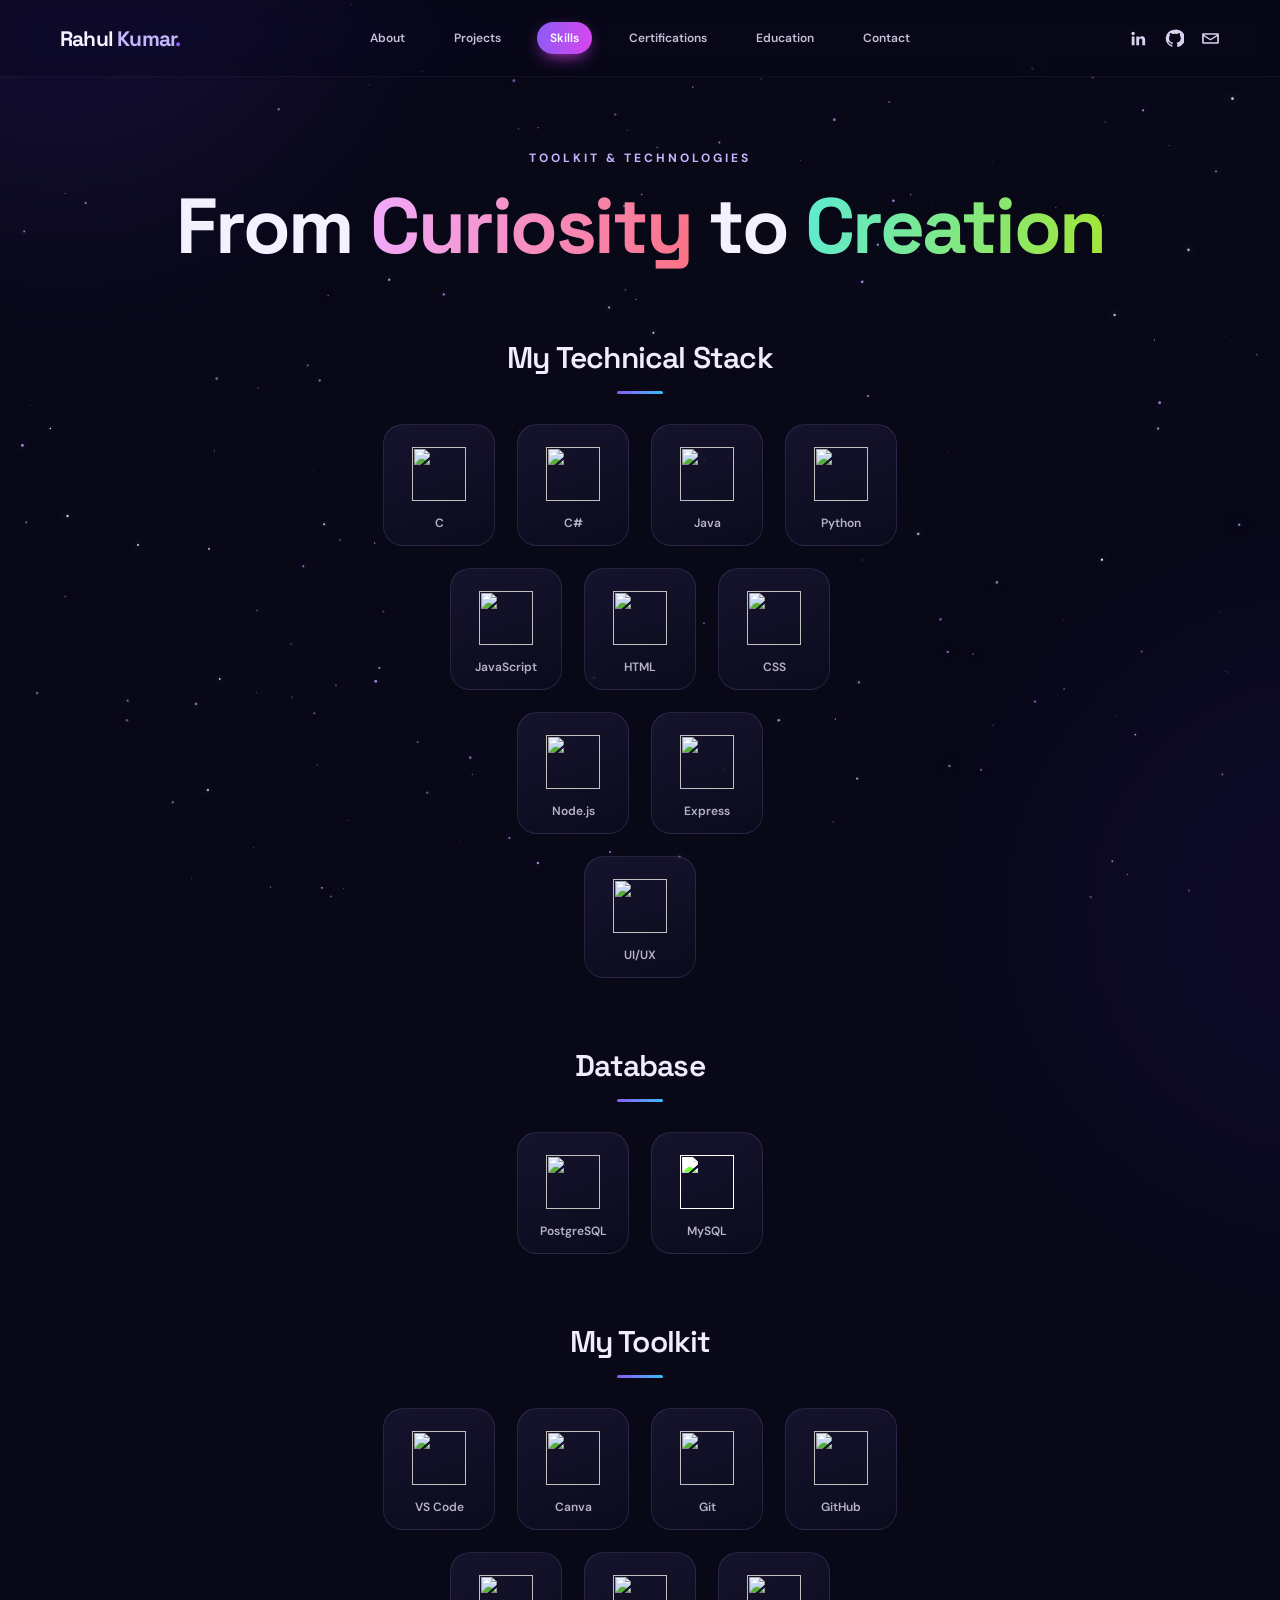
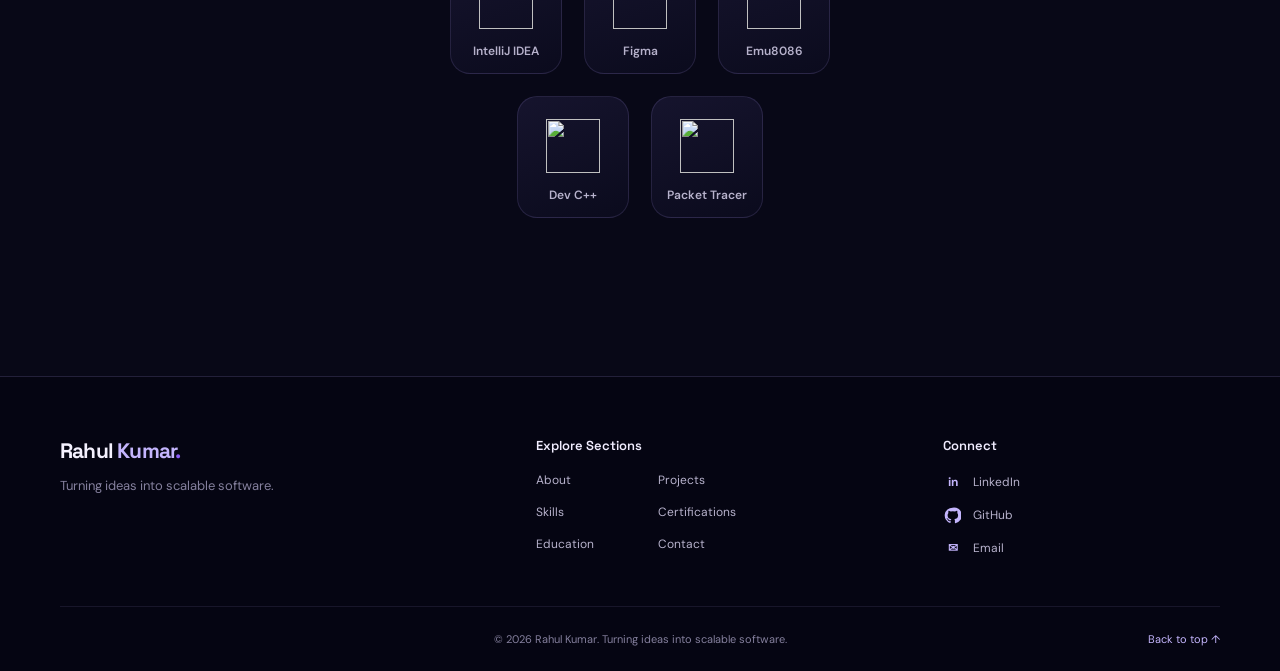
==== skills.html @ cebddf50 "Add files via upload" ====
<!DOCTYPE html>
<html lang="en">
<head>
  <meta charset="UTF-8" />
  <meta name="viewport" content="width=device-width, initial-scale=1.0" />
  <meta name="theme-color" content="#080817" />
  <meta name="description" content="Rahul Kumar — Software Engineering Student, Developer and Problem Solver." />
  <title>Skills | Rahul Kumar</title>
  <link rel="preconnect" href="https://fonts.googleapis.com">
  <link rel="preconnect" href="https://fonts.gstatic.com" crossorigin>
  <link href="https://fonts.googleapis.com/css2?family=DM+Sans:wght@400;500;600;700&family=Space+Grotesk:wght@400;500;600;700&display=swap" rel="stylesheet">
  <link rel="stylesheet" href="style.css" />
</head>
<body>
  <canvas id="starfield" aria-hidden="true"></canvas>
  <div class="ambient ambient-one"></div>
  <div class="ambient ambient-two"></div>

  <header class="site-header">
    <nav class="navbar container" aria-label="Main navigation">
      <a class="brand" href="index.html" aria-label="Rahul Kumar home">Rahul <span>Kumar</span><i>.</i></a>
      <button class="menu-toggle" id="menuToggle" aria-label="Toggle navigation" aria-expanded="false">
        <span></span><span></span><span></span>
      </button>
      <div class="nav-links" id="navLinks">
<a href="index.html#about">About</a>
<a href="projects.html">Projects</a>
<a href="skills.html" class="active" aria-current="page">Skills</a>
<a href="certifications.html">Certifications</a>
<a href="education.html">Education</a>
<a href="contact.html">Contact</a>
      </div>
      <div class="nav-socials" aria-label="Social links">
        <a href="https://www.linkedin.com/in/rahul-maheshwari-7375152b0" target="_blank" rel="noreferrer" aria-label="LinkedIn">
          <svg viewBox="0 0 24 24" aria-hidden="true"><path d="M5.2 3.5a2.2 2.2 0 1 1 0 4.4 2.2 2.2 0 0 1 0-4.4ZM3.4 9.5H7v11H3.4v-11Zm5.8 0h3.4V11h.1c.5-.9 1.6-1.9 3.4-1.9 3.6 0 4.3 2.3 4.3 5.3v6.1h-3.6v-5.4c0-1.3 0-3-1.9-3s-2.2 1.4-2.2 2.9v5.5H9.2v-11Z"/></svg>
        </a>
        <a href="https://github.com/rahulkumar10319" target="_blank" rel="noreferrer" aria-label="GitHub">
          <svg viewBox="0 0 24 24" aria-hidden="true"><path d="M12 .9a11.1 11.1 0 0 0-3.5 21.6c.6.1.8-.3.8-.6v-2.1c-3.2.7-3.9-1.4-3.9-1.4-.5-1.3-1.3-1.7-1.3-1.7-1-.7.1-.7.1-.7 1.1.1 1.7 1.2 1.7 1.2 1 .1.7 2.1 3.8 1.5.1-.7.4-1.2.7-1.5-2.6-.3-5.3-1.3-5.3-5.8 0-1.3.5-2.3 1.2-3.1-.1-.3-.5-1.5.1-3.1 0 0 1-.3 3.2 1.2a11 11 0 0 1 5.8 0c2.2-1.5 3.2-1.2 3.2-1.2.6 1.6.2 2.8.1 3.1.8.8 1.2 1.8 1.2 3.1 0 4.5-2.7 5.5-5.3 5.8.4.3.8 1 .8 2v3c0 .3.2.7.8.6A11.1 11.1 0 0 0 12 .9Z"/></svg>
        </a>
        <a href="mailto:rahulkella661@gmail.com" aria-label="Email">
          <svg viewBox="0 0 24 24" aria-hidden="true"><path d="M2.8 5.5h18.4c.8 0 1.4.6 1.4 1.4v10.2c0 .8-.6 1.4-1.4 1.4H2.8c-.8 0-1.4-.6-1.4-1.4V6.9c0-.8.6-1.4 1.4-1.4Zm9.2 7.1 8.1-5.3H3.9l8.1 5.3Zm-8.5 4.1h17V9l-8.1 5.2a.8.8 0 0 1-.8 0L3.5 9v7.7Z"/></svg>
        </a>
      </div>
    </nav>
  </header>

  <main>
    <section class="skills-page container" id="skills">
      <header class="skills-hero">
        <p class="section-kicker">TOOLKIT &amp; TECHNOLOGIES</p>
        <h1>From <span class="grad-a">Curiosity</span> to <span class="grad-b">Creation</span></h1>
      </header>
      <div class="skill-group reveal">
        <h2 class="skill-title">My Technical Stack</h2>
        <ul class="skill-grid">
          <li><button class="skill-card" style="--c:#60a5fa" aria-label="C"><span class="skill-logo"><img src="assets/icons/c.svg" alt="" loading="lazy" /></span><span class="skill-name">C</span></button></li>
          <li><button class="skill-card" style="--c:#a78bfa" aria-label="C#"><span class="skill-logo"><img src="assets/icons/csharp.svg" alt="" loading="lazy" /></span><span class="skill-name">C#</span></button></li>
          <li><button class="skill-card" style="--c:#f97316" aria-label="Java"><span class="skill-logo"><img src="assets/icons/java.svg" alt="" loading="lazy" /></span><span class="skill-name">Java</span></button></li>
          <li><button class="skill-card" style="--c:#facc15" aria-label="Python"><span class="skill-logo"><img src="assets/icons/python.svg" alt="" loading="lazy" /></span><span class="skill-name">Python</span></button></li>
          <li class="skill-break" aria-hidden="true"></li>
          <li><button class="skill-card" style="--c:#fde047" aria-label="JavaScript"><span class="skill-logo"><img src="assets/icons/javascript.svg" alt="" loading="lazy" /></span><span class="skill-name">JavaScript</span></button></li>
          <li><button class="skill-card" style="--c:#fb923c" aria-label="HTML"><span class="skill-logo"><img src="assets/icons/html5.svg" alt="" loading="lazy" /></span><span class="skill-name">HTML</span></button></li>
          <li><button class="skill-card" style="--c:#38bdf8" aria-label="CSS"><span class="skill-logo"><img src="assets/icons/css3.svg" alt="" loading="lazy" /></span><span class="skill-name">CSS</span></button></li>
          <li class="skill-break" aria-hidden="true"></li>
          <li><button class="skill-card" style="--c:#4ade80" aria-label="Node.js"><span class="skill-logo"><img src="assets/icons/nodejs.svg" alt="" loading="lazy" /></span><span class="skill-name">Node.js</span></button></li>
          <li><button class="skill-card" style="--c:#cbd5e1" aria-label="Express"><span class="skill-logo"><img src="assets/icons/express.svg" alt="" loading="lazy" /></span><span class="skill-name">Express</span></button></li>
          <li class="skill-break" aria-hidden="true"></li>
          <li><button class="skill-card" style="--c:#f472b6" aria-label="UI/UX"><span class="skill-logo"><img src="assets/icons/uiux.svg" alt="" loading="lazy" /></span><span class="skill-name">UI/UX</span></button></li>
        </ul>
      </div>
      <div class="skill-group reveal">
        <h2 class="skill-title">Database</h2>
        <ul class="skill-grid">
          <li><button class="skill-card" style="--c:#60a5fa" aria-label="PostgreSQL"><span class="skill-logo"><img src="assets/icons/postgresql.svg" alt="" loading="lazy" /></span><span class="skill-name">PostgreSQL</span></button></li>
          <li><button class="skill-card" style="--c:#38bdf8" aria-label="MySQL"><span class="skill-logo"><img src="assets/icons/mysql.svg" alt="" loading="lazy" /></span><span class="skill-name">MySQL</span></button></li>
        </ul>
      </div>
      <div class="skill-group reveal">
        <h2 class="skill-title">My Toolkit</h2>
        <ul class="skill-grid">
          <li><button class="skill-card" style="--c:#38bdf8" aria-label="VS Code"><span class="skill-logo"><img src="assets/icons/vscode.svg" alt="" loading="lazy" /></span><span class="skill-name">VS Code</span></button></li>
          <li><button class="skill-card" style="--c:#22d3ee" aria-label="Canva"><span class="skill-logo"><img src="assets/icons/canva.svg" alt="" loading="lazy" /></span><span class="skill-name">Canva</span></button></li>
          <li><button class="skill-card" style="--c:#fb7185" aria-label="Git"><span class="skill-logo"><img src="assets/icons/git.svg" alt="" loading="lazy" /></span><span class="skill-name">Git</span></button></li>
          <li><button class="skill-card" style="--c:#c4b5fd" aria-label="GitHub"><span class="skill-logo"><img src="assets/icons/github.svg" alt="" loading="lazy" /></span><span class="skill-name">GitHub</span></button></li>
          <li class="skill-break" aria-hidden="true"></li>
          <li><button class="skill-card" style="--c:#f43f5e" aria-label="IntelliJ IDEA"><span class="skill-logo"><img src="assets/icons/intellij.svg" alt="" loading="lazy" /></span><span class="skill-name">IntelliJ IDEA</span></button></li>
          <li><button class="skill-card" style="--c:#a78bfa" aria-label="Figma"><span class="skill-logo"><img src="assets/icons/figma.svg" alt="" loading="lazy" /></span><span class="skill-name">Figma</span></button></li>
          <li><button class="skill-card" style="--c:#2dd4bf" aria-label="Emu8086"><span class="skill-logo"><img src="assets/icons/emu8086.svg" alt="" loading="lazy" /></span><span class="skill-name">Emu8086</span></button></li>
          <li class="skill-break" aria-hidden="true"></li>
          <li><button class="skill-card" style="--c:#fb923c" aria-label="Dev C++"><span class="skill-logo"><img src="assets/icons/devcpp.svg" alt="" loading="lazy" /></span><span class="skill-name">Dev C++</span></button></li>
          <li><button class="skill-card" style="--c:#22c1f0" aria-label="Packet Tracer"><span class="skill-logo"><img src="assets/icons/packettracer.svg" alt="" loading="lazy" /></span><span class="skill-name">Packet Tracer</span></button></li>
        </ul>
      </div>
    </section>
  </main>

  <footer class="site-footer">
    <div class="container footer-top">
      <div class="footer-brand-block">
        <a class="brand footer-brand" href="index.html">Rahul <span>Kumar</span><i>.</i></a>
        <p>Turning ideas into scalable software.</p>
      </div>
      <div class="footer-column">
        <h4>Explore Sections</h4>
        <div class="footer-nav">
<a href="index.html#about">About</a>
<a href="projects.html">Projects</a>
<a href="skills.html">Skills</a>
<a href="certifications.html">Certifications</a>
<a href="education.html">Education</a>
<a href="contact.html">Contact</a>
          </div>
      </div>
      <div class="footer-column">
        <h4>Connect</h4>
        <div class="footer-socials">
          <a href="https://www.linkedin.com/in/rahul-maheshwari-7375152b0" target="_blank" rel="noreferrer"><span class="social-icon">in</span> LinkedIn</a>
          <a href="https://github.com/rahulkumar10319" target="_blank" rel="noreferrer"><span class="social-icon"><svg viewBox="0 0 24 24"><path d="M12 .9a11.1 11.1 0 0 0-3.5 21.6c.6.1.8-.3.8-.6v-2.1c-3.2.7-3.9-1.4-3.9-1.4-.5-1.3-1.3-1.7-1.3-1.7-1-.7.1-.7.1-.7 1.1.1 1.7 1.2 1.7 1.2 1 .1.7 2.1 3.8 1.5.1-.7.4-1.2.7-1.5-2.6-.3-5.3-1.3-5.3-5.8 0-1.3.5-2.3 1.2-3.1-.1-.3-.5-1.5.1-3.1 0 0 1-.3 3.2 1.2a11 11 0 0 1 5.8 0c2.2-1.5 3.2-1.2 3.2-1.2.6 1.6.2 2.8.1 3.1.8.8 1.2 1.8 1.2 3.1 0 4.5-2.7 5.5-5.3 5.8.4.3.8 1 .8 2v3c0 .3.2.7.8.6A11.1 11.1 0 0 0 12 .9Z"/></svg></span> GitHub</a>
          <a href="mailto:rahulkella661@gmail.com"><span class="social-icon">✉</span> Email</a>
        </div>
      </div>
    </div>
    <div class="container footer-bottom">
      <span>© 2026 Rahul Kumar. Turning ideas into scalable software.</span>
      <a href="#">Back to top ↑</a>
    </div>
  </footer>

  <script src="script.js"></script>
</body>
</html>
---- style.css ----
:root {
  --bg: #080817;
  --bg-soft: #0d0d22;
  --panel: rgba(19, 18, 43, .72);
  --text: #f5f2ff;
  --muted: #b7b2cc;
  --muted-2: #85809e;
  --accent: #a78bfa;
  --accent-bright: #c4b5fd;
  --line: rgba(183, 164, 255, .17);
  --font-body: "DM Sans", sans-serif;
  --font-display: "Space Grotesk", sans-serif;
}
* { box-sizing: border-box; }
html { scroll-behavior: smooth; scroll-padding-top: 90px; }
body { margin: 0; background: var(--bg); color: var(--text); font-family: var(--font-body); overflow-x: hidden; }
a { color: inherit; text-decoration: none; }
button { font: inherit; }
#starfield { position: fixed; inset: 0; width: 100%; height: 100%; z-index: -3; pointer-events: none; }
.ambient { position: fixed; width: 38rem; height: 38rem; border-radius: 50%; filter: blur(100px); opacity: .14; pointer-events: none; z-index: -2; }
.ambient-one { background: #5930c5; top: -24rem; left: -15rem; }
.ambient-two { background: #321b85; right: -22rem; bottom: -20rem; }
.container { width: min(1160px, calc(100% - 48px)); margin-inline: auto; }
.site-header { position: fixed; z-index: 20; top: 0; left: 0; width: 100%; border-bottom: 1px solid rgba(183,164,255,.06); background: rgba(8,8,23,.34); backdrop-filter: blur(12px) saturate(1.2); -webkit-backdrop-filter: blur(12px) saturate(1.2); }
.navbar { min-height: 76px; display: grid; grid-template-columns: 1fr auto 1fr; align-items: center; gap: 24px; }
.brand { font: 700 21px var(--font-display); letter-spacing: -.8px; width: fit-content; white-space: nowrap; }
.brand span { color: var(--accent-bright); }
.brand i { color: #8b5cf6; font-style: normal; }
.nav-links { display: flex; align-items: center; gap: clamp(14px, 1.8vw, 25px); }
.nav-links a { padding: 8px 13px; border-radius: 99px; color: #c6c1d9; font-size: 12px; font-weight: 600; transition: color .2s ease, background .2s ease, box-shadow .2s ease, transform .15s ease; }
.nav-links a:hover, .nav-links a:focus-visible { color: #fff; background: rgba(139,92,246,.2); outline: none; }
.nav-links a:active { color: #0b0b1d; background: #22d3ee; box-shadow: 0 0 18px rgba(34,211,238,.55); transform: scale(.93); }
.nav-links a.active { color: #fff; background: linear-gradient(100deg, #8b5cf6, #d946ef); box-shadow: 0 6px 18px -6px #d946ef; }
.nav-links a.active:hover { background: linear-gradient(100deg, #9b6dff, #e660f5); }
.nav-links a.active:active { color: #0b0b1d; background: #22d3ee; box-shadow: 0 0 18px rgba(34,211,238,.55); }
.footer-nav a:hover { color: var(--accent-bright); }
.nav-socials { display: flex; justify-content: flex-end; align-items: center; gap: 17px; }
.nav-socials a { width: 19px; height: 19px; color: #d8d2ef; transition: color .2s, transform .2s; }
.nav-socials a:hover { color: var(--accent-bright); transform: translateY(-3px); }
.nav-socials svg, .footer-socials svg { width: 100%; height: 100%; fill: currentColor; }
.menu-toggle { display: none; }
.hero { min-height: 760px; min-height: min(900px, 100svh); position: relative; display: grid; place-items: center; text-align: center; overflow: hidden; padding: 130px 0 70px; }
.hero-content { position: relative; z-index: 2; }
.eyebrow, .section-kicker { color: var(--accent-bright); font-size: 12px; font-weight: 700; letter-spacing: 3px; }
.eyebrow { display: inline-flex; align-items: center; gap: 10px; padding: 9px 15px; border: 1px solid rgba(196,181,253,.22); border-radius: 99px; background: rgba(30,24,62,.48); }
.eyebrow-dot, .status-indicator { width: 7px; height: 7px; display: inline-block; border-radius: 50%; background: #9dffcb; box-shadow: 0 0 12px #66f0b3; }
.hero h1 { margin: 26px 0 12px; font: 700 clamp(58px, 9vw, 112px)/.98 var(--font-display); letter-spacing: -7px; }
.hero h1 span { background: linear-gradient(100deg, #c4b5fd 0%, #8b5cf6 48%, #e0c7ff 100%); -webkit-background-clip: text; background-clip: text; color: transparent; }
.hero-role { margin: 28px 0 14px; color: #d7d1e8; font: 600 clamp(20px, 3vw, 31px) var(--font-display); }
.hero-role span { color: var(--accent-bright); }
.typing-caret { color: #a78bfa; margin-left: 3px; animation: blink .8s step-end infinite; }
@keyframes blink { 50% { opacity: 0; } }
.hero-description { max-width: 680px; margin: 0 auto 30px; color: var(--muted); font-size: clamp(15px, 1.7vw, 18px); line-height: 1.8; }
.button { display: inline-flex; align-items: center; justify-content: center; gap: 13px; min-height: 54px; padding: 0 28px; border-radius: 99px; font-size: 13px; font-weight: 700; letter-spacing: .4px; transition: transform .2s, box-shadow .2s, background .2s; }
.button:hover { transform: translateY(-3px); box-shadow: 0 12px 35px rgba(139,92,246,.28); }
.button-primary { background: linear-gradient(110deg, #a78bfa, #7650d8); color: #100b22; box-shadow: 0 0 28px rgba(139,92,246,.2); }
.download-icon { font-size: 20px; line-height: 1; }
.hero-scroll { position: absolute; left: 50%; bottom: -100px; transform: translateX(-50%); color: var(--muted-2); font-size: 11px; letter-spacing: 1.5px; text-transform: uppercase; display: flex; align-items: center; gap: 10px; white-space: nowrap; }
.hero-scroll span { width: 25px; height: 1px; background: var(--accent); }
.hero-orbit { position: absolute; border: 1px solid rgba(167,139,250,.12); border-radius: 50%; pointer-events: none; }
.orbit-a { width: 650px; height: 650px; bottom: -520px; left: calc(50% - 325px); box-shadow: 0 0 90px rgba(124,82,220,.1), inset 0 0 70px rgba(124,82,220,.08); }
.orbit-b { width: 850px; height: 850px; bottom: -680px; left: calc(50% - 425px); border-color: rgba(167,139,250,.07); }
.about-section { padding: 125px 0 105px; border-top: 1px solid rgba(183,164,255,.08); background: linear-gradient(180deg, rgba(12,11,31,.72), rgba(8,8,23,.55)); }
.about-grid { display: grid; grid-template-columns: .82fr 1.35fr; gap: clamp(50px, 9vw, 130px); align-items: start; }
.section-heading { position: static; }
.section-kicker { margin: 0 0 20px; }
.section-heading h2 { margin: 0; font: 700 clamp(42px, 5.4vw, 66px)/1.04 var(--font-display); letter-spacing: -3px; }
.section-heading h2 span { color: var(--accent-bright); }
.heading-line { width: 65px; height: 3px; margin: 27px 0 20px; background: linear-gradient(90deg, #a78bfa, transparent); }
.heading-note { max-width: 270px; color: var(--muted-2); line-height: 1.7; font-size: 14px; }
.about-copy h3 { margin: 0 0 22px; font: 600 25px var(--font-display); }
.about-copy p { margin: 0 0 18px; color: #c1bdd2; font-size: 15px; line-height: 1.9; }
.about-copy strong { color: #f1edff; font-weight: 600; }
.signature-line { color: var(--accent-bright) !important; font-weight: 600; margin-top: 27px !important; }
.signature-line span { color: #b794ff; }
.stats-grid { display: grid; grid-template-columns: repeat(4, 1fr); gap: 12px; margin-top: 35px; }
.stat-card { min-height: 100px; display: flex; flex-direction: column; justify-content: center; align-items: center; gap: 7px; border: 1px solid var(--line); border-radius: 15px; background: linear-gradient(145deg, rgba(31,26,62,.7), rgba(15,14,35,.72)); transition: transform .25s, border-color .25s; }
.stat-card:hover { transform: translateY(-5px); border-color: rgba(196,181,253,.5); }
.stat-card strong { color: var(--accent-bright); font: 700 27px var(--font-display); }
.stat-card span { color: var(--muted); font-size: 11px; }
.status-section { padding: 0 0 105px; }
.status-card { width: 100%; position: relative; display: flex; align-items: center; gap: 17px; padding: 23px 25px; text-align: left; color: var(--text); border: 1px solid rgba(167,139,250,.26); border-radius: 17px; background: linear-gradient(100deg, rgba(37,28,75,.8), rgba(16,15,39,.85)); cursor: pointer; transition: border-color .25s, box-shadow .25s, transform .25s; }
.status-card:hover, .status-card[aria-expanded="true"] { border-color: rgba(196,181,253,.65); box-shadow: 0 12px 40px rgba(87,55,170,.17); transform: translateY(-2px); }
.status-main { display: flex; flex-direction: column; gap: 7px; }
.status-main small { color: #a9a0c8; font-size: 10px; letter-spacing: 2px; font-weight: 700; }
.status-main strong { font: 600 16px var(--font-display); }
.status-action { margin-left: auto; color: var(--accent-bright); font-size: 23px; transition: transform .25s; }
.status-card[aria-expanded="true"] .status-action { transform: rotate(45deg); }
.status-detail { display: none; flex-basis: 100%; padding: 12px 0 0 24px; color: var(--muted); font-size: 13px; line-height: 1.7; }
.status-card[aria-expanded="true"] { flex-wrap: wrap; }
.status-card[aria-expanded="true"] .status-detail { display: block; }
.page-section { min-height: 70vh; padding: 150px 0 72px; border-top: 0; border-top: 1px solid rgba(183,164,255,.09); }
.page-section .page-kicker { color: var(--accent); font-size: 10px; letter-spacing: 2px; font-weight: 700; }
.page-section h1 { margin: 13px 0; font: 600 clamp(30px, 4vw, 44px) var(--font-display); letter-spacing: -1.5px; }
.page-section h1 em { color: var(--muted-2); font-size: .6em; font-style: normal; font-weight: 400; }
.page-section p { color: var(--muted); font-size: 14px; line-height: 1.7; }
.site-footer { margin-top: 50px; border-top: 1px solid var(--line); background: rgba(6,6,18,.82); }
.footer-top { display: grid; grid-template-columns: 1.2fr 1fr .8fr; gap: 60px; padding-top: 60px; padding-bottom: 48px; }
.footer-brand-block p { color: var(--muted-2); font-size: 13px; }
.footer-column h4 { margin: 0 0 18px; font: 600 13px var(--font-display); color: #f1edff; }
.footer-nav { display: grid; grid-template-columns: repeat(2, max-content); gap: 16px 64px; }
.footer-nav a, .footer-socials a { color: var(--muted); font-size: 12px; transition: color .2s; }
.footer-socials { display: flex; flex-direction: column; gap: 13px; }
.footer-socials a { display: flex; align-items: center; gap: 10px; }
.social-icon { width: 20px; height: 20px; display: inline-grid; place-items: center; color: var(--accent-bright); font-size: 12px; font-weight: 700; }
.social-icon svg { width: 17px; height: 17px; fill: currentColor; }
.footer-bottom { min-height: 65px; border-top: 1px solid rgba(183,164,255,.1); display: flex; align-items: center; justify-content: center; position: relative; gap: 15px; color: var(--muted-2); font-size: 11px; text-align: center; }
.footer-bottom a { position: absolute; right: 0; }
.footer-bottom a { color: var(--accent-bright); }
@media (max-width: 1000px) {
  .navbar { grid-template-columns: 1fr auto auto; }
  .nav-links { gap: 12px; }
  .nav-links a { font-size: 11px; }
  .nav-socials { gap: 12px; }
}
@media (max-width: 800px) {
  .navbar { min-height: 70px; grid-template-columns: 1fr auto auto; }
  .menu-toggle { display: flex; flex-direction: column; gap: 5px; width: 38px; height: 38px; align-items: center; justify-content: center; border: 1px solid var(--line); border-radius: 10px; background: rgba(22,18,47,.8); cursor: pointer; }
  .menu-toggle span { display: block; width: 16px; height: 2px; background: #e6ddff; }
  .nav-links { display: none; position: absolute; top: 70px; left: 0; width: 100%; padding: 20px 24px 24px; background: rgba(8,8,23,.97); border-bottom: 1px solid var(--line); flex-wrap: wrap; }
  .nav-links.open { display: flex; }
  .nav-links a { font-size: 13px; padding: 8px 14px; }
  .nav-socials { gap: 10px; }
  .nav-socials a { width: 17px; height: 17px; }
  .hero { min-height: 760px; }
  .hero h1 { letter-spacing: -4px; }
  .hero-scroll { bottom: -80px; }
  .about-grid { grid-template-columns: 1fr; gap: 35px; }
  .section-heading { position: static; }
  .section-heading h2 br { display: none; }
  .heading-note { max-width: 500px; }
  .footer-top { grid-template-columns: 1fr 1fr; gap: 38px; }
  .footer-brand-block { grid-column: 1 / -1; }
}
@media (max-width: 520px) {
  .container { width: min(100% - 34px, 1160px); }
  .brand { font-size: 18px; }
  .nav-socials { gap: 8px; }
  .nav-socials a { width: 16px; height: 16px; }
  .hero { min-height: 720px; padding-top: 115px; }
  .hero h1 { font-size: clamp(49px, 14vw, 72px); letter-spacing: -3px; }
  .hero-role { font-size: 20px; line-height: 1.5; }
  .hero-description { font-size: 14px; }
  .button { min-height: 50px; padding: 0 23px; font-size: 12px; }
  .about-section { padding: 85px 0 75px; }
  .section-heading h2 { font-size: 47px; }
  .about-copy h3 { font-size: 22px; }
  .about-copy p { font-size: 14px; }
  .stats-grid { grid-template-columns: repeat(2, 1fr); }
  .status-section { padding-bottom: 70px; }
  .status-card { padding: 19px 16px; gap: 12px; }
  .status-main strong { font-size: 13px; }
  .status-main small { font-size: 9px; }
  .footer-top { grid-template-columns: 1fr; gap: 32px; padding-top: 42px; }
  .footer-brand-block { grid-column: auto; }
  .footer-bottom { align-items: center; flex-direction: column; justify-content: center; padding: 18px 0; line-height: 1.6; text-align: center; }
  .footer-bottom a { position: static; }
}
@media (prefers-reduced-motion: reduce) {
  *, *::before, *::after { scroll-behavior: auto !important; animation-duration: .01ms !important; animation-iteration-count: 1 !important; transition-duration: .01ms !important; }
}

/* Skills page */
.skills-page { padding: 150px 0 40px; }
.skills-hero { text-align: center; margin-bottom: 70px; }
.skills-hero .section-kicker { margin: 0 0 18px; }
.skills-hero h1 { margin: 0; font: 700 clamp(38px, 6.4vw, 78px)/1.08 var(--font-display); letter-spacing: -2.5px; color: #f4f1ff; }
.grad-a { background: linear-gradient(100deg, #f0abfc 0%, #fb7185 100%); -webkit-background-clip: text; background-clip: text; color: transparent; }
.grad-b { background: linear-gradient(100deg, #5eead4 0%, #a3e635 100%); -webkit-background-clip: text; background-clip: text; color: transparent; }
.skill-group { margin-bottom: 68px; }
.skill-title { margin: 0 0 30px; text-align: center; font: 600 clamp(22px, 3vw, 30px) var(--font-display); letter-spacing: -.8px; color: #f1edff; }
.skill-title::after { content: ""; display: block; width: 46px; height: 3px; margin: 14px auto 0; border-radius: 3px; background: linear-gradient(90deg, #8b5cf6, #38bdf8); }
.skill-grid { list-style: none; margin: 0 auto; padding: 0; max-width: 700px; display: flex; flex-wrap: wrap; justify-content: center; gap: 22px; }
.skill-card { --c: #a78bfa; position: relative; width: 112px; padding: 22px 8px 14px; display: flex; flex-direction: column; align-items: center; gap: 14px; border: 1px solid rgba(183,164,255,.14); border-radius: 20px; background: linear-gradient(160deg, rgba(24,22,48,.9), rgba(12,12,30,.9)); color: inherit; font: inherit; cursor: pointer; overflow: hidden; transition: transform .3s ease, border-color .3s ease, box-shadow .3s ease; -webkit-tap-highlight-color: transparent; }
.skill-card::before { content: ""; position: absolute; inset: 0; background: radial-gradient(circle at 50% 0%, var(--c), transparent 70%); opacity: 0; transition: opacity .3s ease; }
.skill-card::after { content: ""; position: absolute; left: 0; top: 18%; bottom: 18%; width: 3px; border-radius: 0 3px 3px 0; background: var(--c); box-shadow: 0 0 14px var(--c); transform: translateX(-4px); opacity: 0; transition: transform .3s ease, opacity .3s ease; }
.skill-logo { position: relative; z-index: 1; width: 54px; height: 54px; display: grid; place-items: center; transition: transform .3s ease, filter .3s ease; }
.skill-logo img { width: 100%; height: 100%; object-fit: contain; }
.skill-name { position: relative; z-index: 1; font-size: 12px; font-weight: 600; color: var(--muted); transition: color .3s ease; }
.skill-card:hover, .skill-card:focus-visible, .skill-card:active { transform: translateY(-8px); border-color: var(--c); box-shadow: 0 16px 36px -10px var(--c), 0 0 0 1px var(--c) inset; outline: none; }
.skill-card:hover::before, .skill-card:focus-visible::before, .skill-card:active::before { opacity: .22; }
.skill-card:hover::after, .skill-card:focus-visible::after, .skill-card:active::after { opacity: 1; transform: translateX(0); }
.skill-card:hover .skill-logo, .skill-card:focus-visible .skill-logo, .skill-card:active .skill-logo { transform: scale(1.14) rotate(-4deg); filter: drop-shadow(0 0 12px var(--c)); }
.skill-card:hover .skill-name, .skill-card:focus-visible .skill-name, .skill-card:active .skill-name { color: #fff; }
@media (max-width: 640px) {
  .skills-page { padding-top: 120px; }
  .skills-hero { margin-bottom: 50px; }
  .skill-grid { gap: 14px; }
  .skill-card { width: 96px; padding: 18px 6px 12px; }
  .skill-logo { width: 46px; height: 46px; }
}
@media (prefers-reduced-motion: reduce) { .skill-card, .skill-logo { transition: none; } }
.skill-logo img[src$="mysql.svg"] { filter: brightness(1.5) saturate(1.2); }

/* Certifications page */
.certs-page { padding: 150px 0 60px; }
.certs-sub { margin: 22px 0 0; font: 600 clamp(20px, 3vw, 32px) var(--font-display); letter-spacing: -.8px; color: #d7d1e8; }
.cert-grid { list-style: none; margin: 0; padding: 0; display: flex; flex-wrap: wrap; justify-content: center; gap: 30px; }
.cert-grid > li { width: min(340px, 100%); display: flex; }
.cert-card { --c: #a78bfa; position: relative; width: 100%; padding: 14px 14px 20px; display: flex; flex-direction: column; gap: 18px; text-align: left; border: 1px solid rgba(183,164,255,.14); border-radius: 22px; background: linear-gradient(160deg, rgba(24,22,48,.92), rgba(12,12,30,.92)); color: inherit; font: inherit; cursor: pointer; transition: transform .3s ease, border-color .3s ease, box-shadow .3s ease; -webkit-tap-highlight-color: transparent; }
.cert-card::before { content: ""; position: absolute; left: 0; top: 22%; bottom: 22%; width: 4px; border-radius: 0 4px 4px 0; background: var(--c); box-shadow: 0 0 16px var(--c); opacity: 0; transform: translateX(-5px); transition: opacity .3s ease, transform .3s ease; }
.cert-thumb { position: relative; display: block; aspect-ratio: 3 / 2; border-radius: 14px; overflow: hidden; background: #0b0b1d; }
.cert-thumb img { width: 100%; height: 100%; display: block; transition: transform .5s ease; }
.cert-view { position: absolute; inset: 0; display: grid; place-items: center; background: linear-gradient(180deg, transparent 40%, rgba(8,8,23,.72)); color: #fff; font-size: 13px; font-weight: 700; letter-spacing: .5px; opacity: 0; transition: opacity .3s ease; align-content: end; padding-bottom: 14px; }
.cert-count { position: absolute; top: 10px; right: 10px; padding: 5px 11px; border-radius: 99px; background: rgba(8,8,23,.82); border: 1px solid var(--c); color: #fff; font-size: 11px; font-weight: 700; backdrop-filter: blur(6px); }
.cert-meta { display: flex; flex-direction: column; gap: 5px; padding: 0 6px; }
.cert-meta strong { font: 600 16px/1.35 var(--font-display); color: #f1edff; }
.cert-meta span { font-size: 13px; line-height: 1.5; color: var(--muted); }
.cert-card:hover, .cert-card:focus-visible { transform: translateY(-8px); border-color: var(--c); box-shadow: 0 20px 44px -14px var(--c), 0 0 0 1px var(--c) inset; outline: none; }
.cert-card:hover::before, .cert-card:focus-visible::before { opacity: 1; transform: translateX(0); }
.cert-card:hover .cert-thumb img, .cert-card:focus-visible .cert-thumb img { transform: scale(1.06); }
.cert-card:hover .cert-view, .cert-card:focus-visible .cert-view { opacity: 1; }

/* Lightbox */
body.lb-open { overflow: hidden; }
.lightbox { position: fixed; inset: 0; z-index: 100; display: grid; place-items: center; padding: 20px; opacity: 0; transition: opacity .22s ease; }
.lightbox[hidden] { display: none; }
.lightbox.show { opacity: 1; }
.lb-backdrop { position: absolute; inset: 0; background: rgba(4,4,14,.82); backdrop-filter: blur(8px); }
.lb-panel { --c: #a78bfa; position: relative; width: min(980px, 100%); max-height: calc(100vh - 40px); display: flex; flex-direction: column; border: 1px solid var(--c); border-radius: 24px; background: linear-gradient(160deg, #181630, #0c0c1e); box-shadow: 0 30px 80px -20px var(--c), 0 0 0 1px rgba(255,255,255,.04) inset; transform: translateY(14px) scale(.97); transition: transform .25s ease; overflow: hidden; }
.lightbox.show .lb-panel { transform: none; }
.lb-close { position: absolute; top: 12px; right: 14px; z-index: 3; width: 38px; height: 38px; border: 0; border-radius: 50%; background: rgba(8,8,23,.7); color: #fff; font-size: 26px; line-height: 1; cursor: pointer; transition: background .2s, transform .2s; }
.lb-close:hover, .lb-close:focus-visible { background: var(--c); color: #0b0b1d; transform: rotate(90deg); outline: none; }
.lb-stage { position: relative; flex: 1; min-height: 0; display: flex; align-items: center; justify-content: center; padding: 22px 64px; background: rgba(0,0,0,.22); }
.lb-media { display: flex; align-items: center; justify-content: center; min-height: 0; }
.lb-media img { max-width: 100%; max-height: calc(100vh - 230px); width: auto; height: auto; display: block; border-radius: 14px; box-shadow: 0 12px 40px rgba(0,0,0,.5); opacity: 0; transform: scale(.98); transition: opacity .3s ease, transform .3s ease; }
.lb-media img.in { opacity: 1; transform: none; }
.lb-nav { position: absolute; top: 50%; z-index: 2; width: 46px; height: 46px; margin-top: -23px; border: 1px solid var(--c); border-radius: 50%; background: rgba(8,8,23,.75); color: #fff; font-size: 30px; line-height: 1; padding-bottom: 4px; cursor: pointer; transition: background .2s, color .2s, transform .2s; }
.lb-nav[hidden] { display: none; }
.lb-prev { left: 12px; } .lb-next { right: 12px; }
.lb-nav:hover, .lb-nav:focus-visible { background: var(--c); color: #0b0b1d; outline: none; }
.lb-prev:hover { transform: translateX(-3px); } .lb-next:hover { transform: translateX(3px); }
.lb-info { display: flex; align-items: center; justify-content: space-between; gap: 20px; padding: 18px 26px 22px; }
.lb-text h2 { margin: 0 0 4px; font: 600 clamp(17px, 2.2vw, 22px) var(--font-display); color: #f4f1ff; }
.lb-text p { margin: 0; font-size: 13px; color: var(--muted); }
.lb-dots { display: flex; align-items: center; gap: 6px; margin-top: 12px; }
.lb-dots:empty { display: none; }
.lb-dots i { width: 8px; height: 8px; border-radius: 50%; background: rgba(255,255,255,.2); }
.lb-dots i.on { background: var(--c); box-shadow: 0 0 10px var(--c); }
.lb-dots span { margin-left: 8px; font-size: 12px; color: var(--muted-2); }
.lb-visit { flex-shrink: 0; display: inline-flex; align-items: center; gap: 8px; padding: 13px 26px; border-radius: 99px; background: var(--c); color: #0b0b1d; font-size: 14px; font-weight: 700; transition: transform .2s, box-shadow .2s; }
.lb-visit[hidden] { display: none; }
.lb-visit:hover, .lb-visit:focus-visible { transform: translateY(-2px); box-shadow: 0 10px 26px -6px var(--c); outline: none; }
@media (max-width: 640px) {
  .certs-page { padding-top: 120px; }
  .cert-grid { gap: 22px; }
  .lightbox { padding: 10px; }
  .lb-panel { max-height: calc(100vh - 20px); border-radius: 18px; }
  .lb-stage { padding: 16px 10px; }
  .lb-media img { max-height: calc(100vh - 260px); }
  .lb-nav { width: 38px; height: 38px; margin-top: -19px; font-size: 26px; }
  .lb-prev { left: 6px; } .lb-next { right: 6px; }
  .lb-info { flex-direction: column; align-items: stretch; text-align: center; gap: 14px; padding: 14px 16px 18px; }
  .lb-dots { justify-content: center; }
  .lb-visit { justify-content: center; }
}
@media (prefers-reduced-motion: reduce) { .cert-card, .cert-thumb img, .lb-panel, .lb-media img { transition: none; } }

/* Contact page */
.contact-page { padding: 150px 0 50px; }
.contact-hero { max-width: 820px; margin: 0 auto 64px; text-align: center; }
.contact-hero .section-kicker { margin: 0 0 18px; }
.contact-hero h1 { margin: 0 0 24px; font: 700 clamp(36px, 6vw, 70px)/1.08 var(--font-display); letter-spacing: -2.5px; color: #f4f1ff; }
.contact-lead { margin: 0 0 14px; color: var(--muted); font-size: clamp(15px, 1.7vw, 17px); line-height: 1.85; }
.contact-strong { color: #e6e0fb; font-weight: 600; }
.contact-layout { display: grid; grid-template-columns: 5fr 7fr; gap: 28px; align-items: stretch; }
.contact-info, .contact-form-card { position: relative; border: 1px solid rgba(183,164,255,.16); border-radius: 26px; padding: 36px; overflow: hidden; }
.contact-info { background: linear-gradient(160deg, rgba(76,44,160,.5), rgba(14,12,36,.92) 62%); }
.contact-form-card { background: linear-gradient(160deg, rgba(24,22,48,.92), rgba(11,11,28,.94)); }
.contact-info h2, .contact-form-card h2 { margin: 0 0 22px; font: 600 24px var(--font-display); letter-spacing: -.6px; color: #f4f1ff; }
.info-orb { position: absolute; right: -70px; bottom: -70px; width: 240px; height: 240px; border-radius: 50%; background: radial-gradient(circle, rgba(217,70,239,.38), transparent 68%); pointer-events: none; }
.info-open { display: inline-flex; align-items: center; gap: 10px; margin: -6px 0 30px; padding: 8px 14px; border: 1px solid rgba(157,255,203,.3); border-radius: 99px; background: rgba(157,255,203,.07); color: #c9ffe3; font-size: 12px; font-weight: 600; }
.info-open i { width: 7px; height: 7px; border-radius: 50%; background: #9dffcb; box-shadow: 0 0 10px #66f0b3; }
.contact-info ul { list-style: none; margin: 0; padding: 0; display: flex; flex-direction: column; gap: 22px; position: relative; }
.contact-info li { display: flex; align-items: center; gap: 16px; }
.info-ico { --c: #a78bfa; flex-shrink: 0; width: 50px; height: 50px; display: grid; place-items: center; border-radius: 16px; border: 1px solid var(--c); background: rgba(255,255,255,.04); color: var(--c); box-shadow: 0 0 22px -8px var(--c); }
.info-ico svg { width: 22px; height: 22px; fill: currentColor; }
.contact-info small { display: block; margin-bottom: 3px; font-size: 12px; color: var(--muted-2); }
.contact-info li a, .contact-info li span:not(.info-ico) { color: #f1edff; font-size: 15px; font-weight: 500; word-break: break-word; }
.contact-info li a:hover { color: var(--accent-bright); }
.field-row { display: grid; grid-template-columns: 1fr 1fr; gap: 18px; }
.field { position: relative; margin-bottom: 18px; }
.field input, .field textarea { width: 100%; padding: 24px 18px 10px; border: 1px solid rgba(183,164,255,.18); border-radius: 16px; background: rgba(5,5,18,.75); color: #f4f1ff; font: 400 15px var(--font-body, inherit); outline: none; resize: vertical; transition: border-color .2s, box-shadow .2s; }
.field textarea { min-height: 150px; }
.field label { position: absolute; left: 19px; top: 18px; color: var(--muted-2); font-size: 14px; pointer-events: none; transition: all .18s ease; }
.field input:focus + label, .field textarea:focus + label, .field input:not(:placeholder-shown) + label, .field textarea:not(:placeholder-shown) + label { top: 8px; font-size: 11px; letter-spacing: .4px; color: var(--accent-bright); }
.field input:focus, .field textarea:focus { border-color: #a78bfa; box-shadow: 0 0 0 4px rgba(139,92,246,.18); }
.field.invalid input, .field.invalid textarea { border-color: #fb7185; }
.send-btn { width: 100%; display: inline-flex; align-items: center; justify-content: center; gap: 10px; padding: 17px; border: 0; border-radius: 16px; background: linear-gradient(100deg, #8b5cf6, #d946ef); color: #fff; font: 700 15px var(--font-display); cursor: pointer; transition: transform .2s, box-shadow .2s; }
.send-btn svg { width: 18px; height: 18px; fill: currentColor; transition: transform .25s; }
.send-btn:hover, .send-btn:focus-visible { transform: translateY(-3px); box-shadow: 0 16px 34px -10px #d946ef; outline: none; }
.send-btn:hover svg { transform: translate(3px, -3px); }
.form-status { min-height: 20px; margin: 12px 0 0; text-align: center; font-size: 13px; color: var(--muted); }
.form-status.ok { color: #9dffcb; } .form-status.err { color: #fb7185; }
.contact-with { margin-top: 26px; }
.cw-title { display: flex; align-items: center; gap: 16px; margin-bottom: 20px; }
.cw-title span { flex: 1; height: 1px; background: linear-gradient(90deg, transparent, rgba(183,164,255,.3), transparent); }
.cw-title h3 { margin: 0; font: 600 16px var(--font-display); color: #f1edff; white-space: nowrap; }
.cw-links { display: flex; justify-content: center; flex-wrap: wrap; gap: 14px; }
.cw-btn { --c: #a78bfa; position: relative; display: inline-flex; align-items: center; gap: 10px; padding: 13px 20px; border: 1px solid rgba(183,164,255,.16); border-radius: 16px; background: rgba(5,5,18,.7); color: var(--c); font-size: 13px; font-weight: 600; transition: transform .25s, border-color .25s, box-shadow .25s, background .25s; }
.cw-btn svg { width: 22px; height: 22px; fill: currentColor; }
.cw-btn span { color: #d8d2ef; }
.cw-btn:hover, .cw-btn:focus-visible { transform: translateY(-5px); border-color: var(--c); box-shadow: 0 14px 30px -10px var(--c); background: rgba(255,255,255,.04); outline: none; }
@media (max-width: 900px) {
  .contact-layout { grid-template-columns: 1fr; }
  .contact-info, .contact-form-card { padding: 28px 22px; }
}
@media (max-width: 560px) {
  .contact-page { padding-top: 120px; }
  .contact-hero { margin-bottom: 44px; }
  .field-row { grid-template-columns: 1fr; gap: 0; }
  .cw-btn { flex: 1 1 100%; justify-content: center; }
}
.contact-info { display: flex; flex-direction: column; }
.info-note { position: relative; margin: auto 0 0; padding-top: 34px; color: var(--muted); font-size: 14px; line-height: 1.7; font-style: italic; }
.info-note::before { content: ""; display: block; width: 40px; height: 3px; margin-bottom: 16px; border-radius: 3px; background: linear-gradient(90deg, #8b5cf6, #d946ef); }

/* Projects page */
.projects-page { padding: 150px 0 50px; }
.project-grid { list-style: none; margin: 0; padding: 0; display: grid; grid-template-columns: repeat(auto-fit, minmax(320px, 1fr)); gap: 30px; max-width: 1000px; margin: 0 auto; }
.project-grid > li { display: flex; }
.project-card { --c: #a78bfa; position: relative; width: 100%; display: flex; flex-direction: column; border: 1px solid rgba(183,164,255,.14); border-radius: 24px; background: linear-gradient(160deg, rgba(24,22,48,.92), rgba(12,12,30,.92)); overflow: hidden; transition: transform .3s ease, border-color .3s ease, box-shadow .3s ease; }
.project-card::before { content: ""; position: absolute; left: 0; top: 28%; height: 28%; width: 4px; border-radius: 0 4px 4px 0; background: var(--c); box-shadow: 0 0 16px var(--c); opacity: 0; transform: translateX(-5px); transition: opacity .3s, transform .3s; z-index: 2; }
.project-thumb { display: block; aspect-ratio: 16 / 10; overflow: hidden; background: #0b0b1d; border-bottom: 1px solid rgba(183,164,255,.1); }
.project-thumb img { width: 100%; height: 100%; object-fit: cover; display: block; transition: transform .6s ease; }
.project-body { display: flex; flex-direction: column; gap: 10px; padding: 24px 26px 8px; flex: 1; }
.project-body strong { font: 600 21px/1.3 var(--font-display); letter-spacing: -.4px; color: #f4f1ff; }
.project-desc { color: var(--muted); font-size: 14px; line-height: 1.75; }
.project-foot { display: flex; align-items: center; justify-content: space-between; gap: 14px; padding: 18px 26px 24px; }
.project-tech { display: flex; flex-wrap: wrap; }
.project-tech i { width: 38px; height: 38px; margin-right: -8px; display: grid; place-items: center; border-radius: 50%; border: 1px solid rgba(183,164,255,.22); background: #0d0c22; transition: transform .25s, margin .25s, border-color .25s; }
.project-tech i img { width: 20px; height: 20px; object-fit: contain; }
.project-link { display: inline-flex; align-items: center; gap: 7px; flex-shrink: 0; color: var(--c); font-size: 13px; font-weight: 700; }
.project-link svg { width: 17px; height: 17px; transition: transform .25s; }
.project-card:hover, .project-card:focus-visible { transform: translateY(-8px); border-color: var(--c); box-shadow: 0 22px 46px -14px var(--c), 0 0 0 1px var(--c) inset; outline: none; }
.project-card:hover::before, .project-card:focus-visible::before { opacity: 1; transform: translateX(0); }
.project-card:hover .project-thumb img { transform: scale(1.07); }
.project-card:hover .project-tech i { margin-right: 2px; border-color: var(--c); }
.project-card:hover .project-link svg { transform: translate(3px, -3px); }
@media (max-width: 720px) { .projects-page { padding-top: 120px; } .project-grid { grid-template-columns: 1fr; } .project-foot { flex-wrap: wrap; } }
@media (prefers-reduced-motion: reduce) { .project-card, .project-thumb img, .project-tech i { transition: none; } }
@media (min-width: 721px) { .project-grid > li:last-child:nth-child(odd) { grid-column: 1 / -1; justify-self: center; width: calc(50% - 15px); } }

.skill-break { flex-basis: 100%; width: 0; height: 0; margin: 0; padding: 0; list-style: none; }
@media (max-width: 640px) { .skill-break { display: none; } }
.skill-grid { row-gap: 0; }
.skill-grid .skill-break { margin: 0; }
.skill-grid > li:not(.skill-break) { margin-bottom: 22px; }
.skill-grid { margin-bottom: -22px; }
@media (max-width: 640px) { .skill-grid > li:not(.skill-break) { margin-bottom: 14px; } .skill-grid { margin-bottom: -14px; } }

/* Education page */
.edu-page { padding: 150px 0 50px; }
.edu-timeline { list-style: none; position: relative; max-width: 860px; margin: 0 auto 90px; padding: 0 0 0 76px; display: flex; flex-direction: column; gap: 30px; }
.edu-timeline::before { content: ""; position: absolute; left: 27px; top: 26px; bottom: 26px; width: 2px; background: linear-gradient(180deg, #a78bfa, #38bdf8, #fbbf24); opacity: .55; }
.edu-item { --c: #a78bfa; position: relative; }
.edu-node { position: absolute; left: -76px; top: 14px; width: 56px; height: 56px; display: grid; place-items: center; border-radius: 18px; border: 1px solid var(--c); background: #0d0c22; color: var(--c); box-shadow: 0 0 26px -6px var(--c); }
.edu-node svg { width: 26px; height: 26px; fill: currentColor; }
.edu-card { position: relative; padding: 28px 32px 30px; border: 1px solid rgba(183,164,255,.14); border-radius: 22px; background: linear-gradient(160deg, rgba(24,22,48,.92), rgba(12,12,30,.92)); transition: transform .3s ease, border-color .3s ease, box-shadow .3s ease; }
.edu-card::before { content: ""; position: absolute; left: 0; top: 24px; bottom: 24px; width: 4px; border-radius: 0 4px 4px 0; background: var(--c); box-shadow: 0 0 14px var(--c); opacity: .7; }
.edu-card:hover { transform: translateX(6px); border-color: var(--c); box-shadow: 0 18px 40px -16px var(--c); }
.edu-chip { display: inline-block; margin-bottom: 14px; padding: 6px 13px; border: 1px solid var(--c); border-radius: 99px; background: rgba(255,255,255,.03); color: var(--c); font-size: 11px; font-weight: 700; letter-spacing: .6px; }
.edu-card h3 { margin: 0 0 6px; font: 600 clamp(19px, 2.4vw, 24px) var(--font-display); letter-spacing: -.5px; color: #f4f1ff; }
.edu-sub { margin: 0 0 14px !important; color: var(--c) !important; font-size: 13px !important; font-weight: 600; }
.edu-card p { margin: 0; color: var(--muted); font-size: 15px; line-height: 1.85; }
.edu-gallery-head { text-align: center; margin-bottom: 34px; }
.edu-gallery-head h2 { margin: 0; font: 600 clamp(22px, 3vw, 30px) var(--font-display); letter-spacing: -.8px; color: #f1edff; }
.edu-gallery-head h2::after { content: ""; display: block; width: 46px; height: 3px; margin: 14px auto 0; border-radius: 3px; background: linear-gradient(90deg, #8b5cf6, #38bdf8); }
.edu-gallery { list-style: none; margin: 0 auto; padding: 0; max-width: 1000px; display: flex; flex-wrap: wrap; justify-content: center; gap: 14px; }
.edu-gallery li { height: 250px; }
.edu-gallery li.gal-l { aspect-ratio: 4 / 3; }
.edu-gallery li.gal-p { aspect-ratio: 3 / 4; }
.gal-item { --c: #a78bfa; position: relative; display: block; width: 100%; height: 100%; padding: 0; border: 1px solid rgba(183,164,255,.16); border-radius: 18px; overflow: hidden; background: #0b0b1d; cursor: pointer; transition: transform .3s ease, border-color .3s ease, box-shadow .3s ease; -webkit-tap-highlight-color: transparent; }
.gal-item img { width: 100%; height: 100%; object-fit: cover; display: block; transition: transform .5s ease; }
.gal-cap { position: absolute; left: 0; right: 0; bottom: 0; padding: 30px 12px 11px; display: flex; flex-direction: column; gap: 2px; text-align: left; background: linear-gradient(180deg, transparent, rgba(5,5,18,.88)); opacity: 0; transform: translateY(8px); transition: opacity .3s, transform .3s; }
.gal-cap strong { font-size: 12px; color: #fff; }
.gal-cap small { font-size: 10.5px; color: var(--c); font-weight: 600; }
.gal-item:hover, .gal-item:focus-visible { transform: translateY(-6px); border-color: var(--c); box-shadow: 0 16px 34px -10px var(--c); outline: none; }
.gal-item:hover img { transform: scale(1.07); }
.gal-item:hover .gal-cap, .gal-item:focus-visible .gal-cap { opacity: 1; transform: none; }
@media (max-width: 720px) {
  .edu-page { padding-top: 120px; }
  .edu-timeline { padding-left: 0; }
  .edu-timeline::before { display: none; }
  .edu-node { position: static; margin-bottom: 14px; width: 48px; height: 48px; }
  .edu-card { padding: 24px 22px; }
  .edu-gallery li { height: 200px; }
}
@media (prefers-reduced-motion: reduce) { .edu-card, .gal-item, .gal-item img { transition: none; } }

/* About photo */
.about-grid { grid-template-columns: minmax(260px, .7fr) 1.45fr; gap: clamp(36px, 6vw, 84px); }
.about-photo { position: sticky; top: 110px; }
.about-photo figure { position: relative; margin: 0; padding: 10px; border-radius: 30px; background: linear-gradient(150deg, rgba(139,92,246,.55), rgba(56,189,248,.25) 55%, rgba(217,70,239,.45)); box-shadow: 0 30px 70px -28px rgba(139,92,246,.7); }
.about-photo img { width: 100%; height: auto; display: block; border-radius: 22px; aspect-ratio: 4 / 4.6; object-fit: cover; object-position: center top; }
.about-photo figcaption { position: absolute; left: 22px; right: 22px; bottom: 22px; display: flex; flex-direction: column; gap: 3px; padding: 13px 16px; border: 1px solid rgba(183,164,255,.25); border-radius: 16px; background: rgba(8,8,23,.72); backdrop-filter: blur(10px); }
.about-photo figcaption strong { font: 600 15px var(--font-display); color: #fff; }
.about-photo figcaption span { font-size: 11.5px; color: var(--accent-bright); font-weight: 600; }
.about-main .section-heading { margin-bottom: 38px; }
.about-main .section-heading h2 br { display: none; }
@media (max-width: 900px) { .about-grid { grid-template-columns: 1fr; } .about-photo { position: static; max-width: 380px; margin: 0 auto; } }

/* Lightbox: box fits the photo */
.lb-panel { width: fit-content; min-width: min(320px, 100%); max-width: min(980px, 100%); margin: 0 auto; }
.lb-stage { padding: 0; background: none; }
.lb-media { max-width: 100%; }
.lb-media img { border-radius: 0; box-shadow: none; max-height: calc(100vh - 190px); }
.lb-prev { left: 14px; } .lb-next { right: 14px; }
.lb-nav { background: rgba(8,8,23,.7); backdrop-filter: blur(6px); }
.lb-info { flex-wrap: wrap; padding: 16px 22px 20px; }
@media (max-width: 640px) { .lb-stage { padding: 0; } .lb-media img { max-height: calc(100vh - 230px); } .lb-prev { left: 8px; } .lb-next { right: 8px; } }
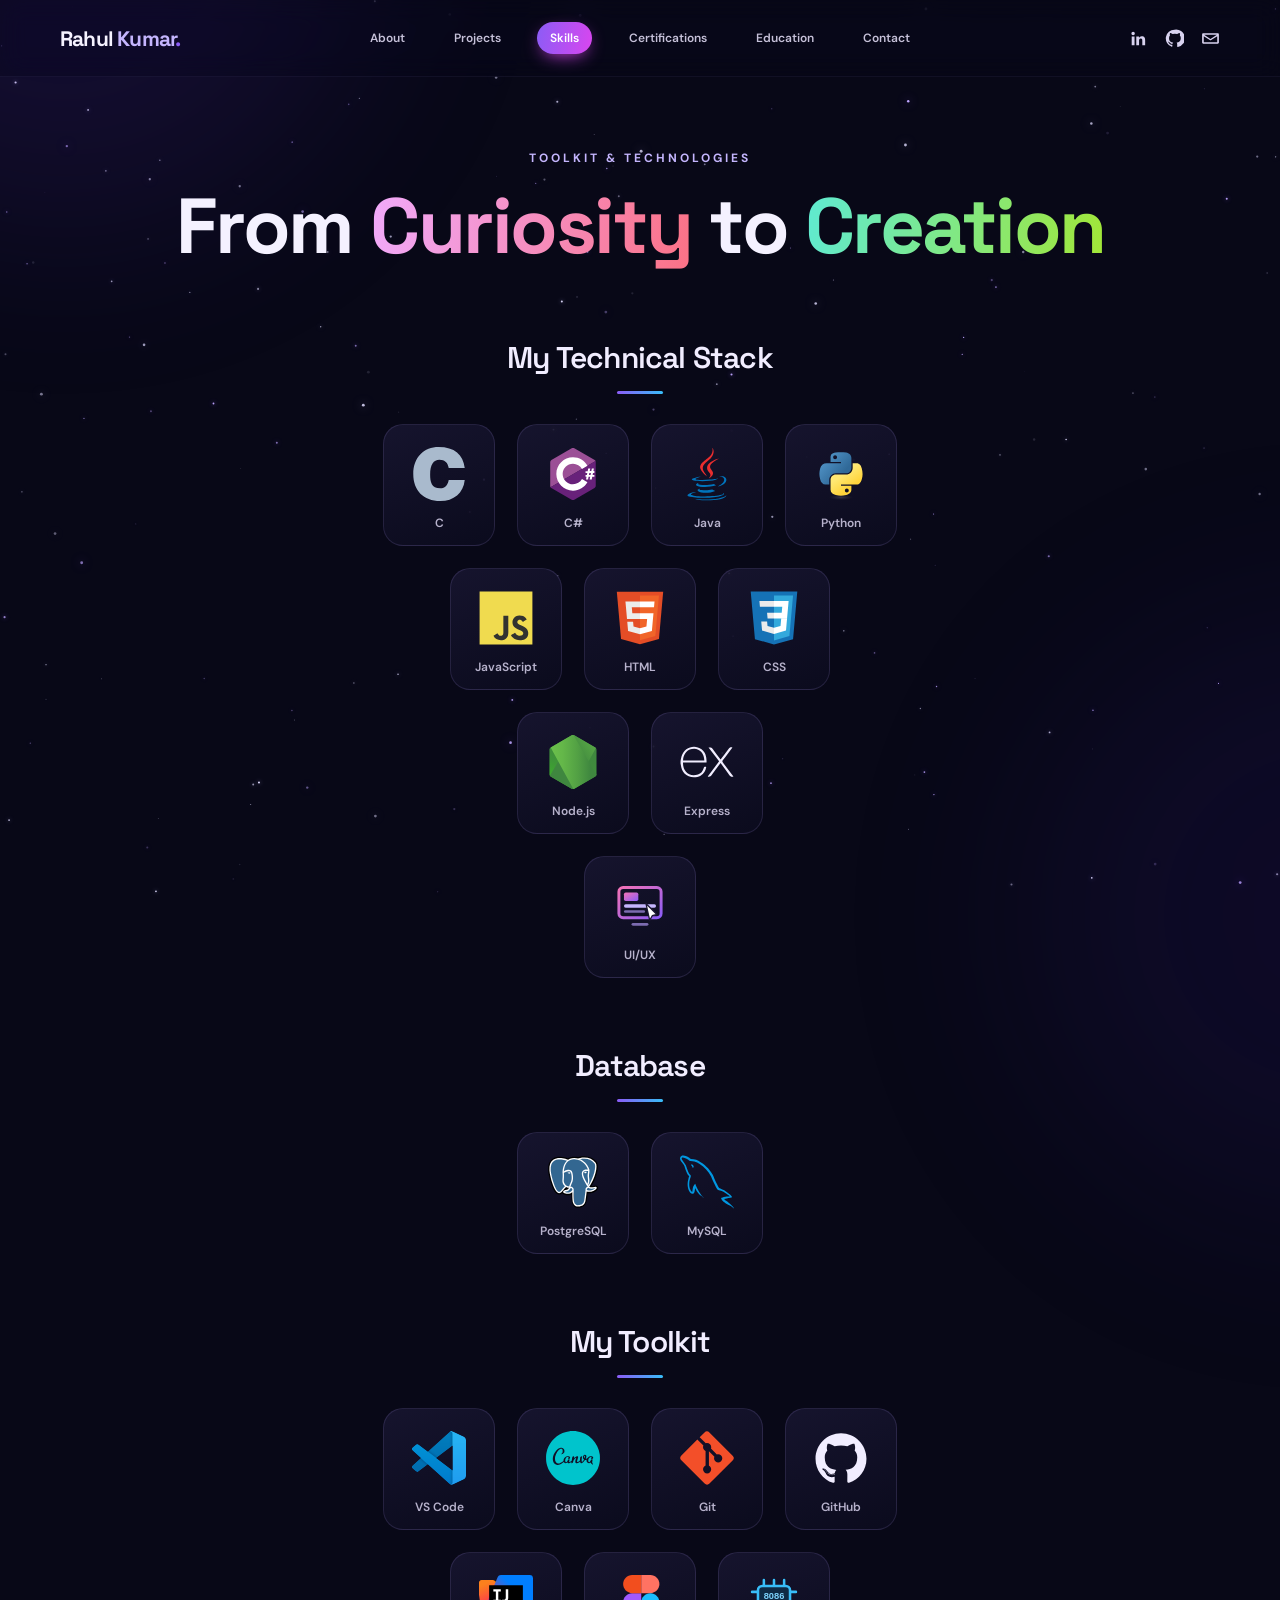
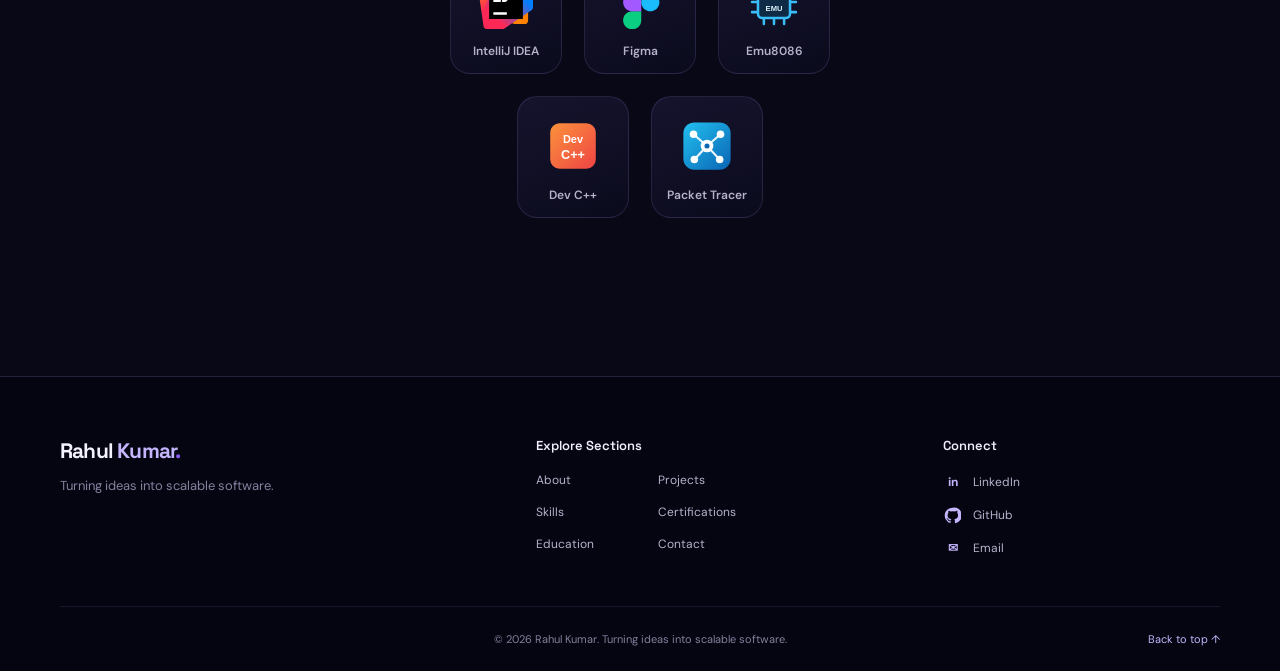
==== commit 24f68c65: "Add files via upload" ====
--- a/skills.html
+++ b/skills.html
@@ -53,42 +53,42 @@
       <div class="skill-group reveal">
         <h2 class="skill-title">My Technical Stack</h2>
         <ul class="skill-grid">
-          <li><button class="skill-card" style="--c:#60a5fa" aria-label="C"><span class="skill-logo"><img src="assets/icons/c.svg" alt="" loading="lazy" /></span><span class="skill-name">C</span></button></li>
-          <li><button class="skill-card" style="--c:#a78bfa" aria-label="C#"><span class="skill-logo"><img src="assets/icons/csharp.svg" alt="" loading="lazy" /></span><span class="skill-name">C#</span></button></li>
-          <li><button class="skill-card" style="--c:#f97316" aria-label="Java"><span class="skill-logo"><img src="assets/icons/java.svg" alt="" loading="lazy" /></span><span class="skill-name">Java</span></button></li>
-          <li><button class="skill-card" style="--c:#facc15" aria-label="Python"><span class="skill-logo"><img src="assets/icons/python.svg" alt="" loading="lazy" /></span><span class="skill-name">Python</span></button></li>
+          <li><button class="skill-card" style="--c:#60a5fa" aria-label="C"><span class="skill-logo"><img src="c.svg" alt="" loading="lazy" /></span><span class="skill-name">C</span></button></li>
+          <li><button class="skill-card" style="--c:#a78bfa" aria-label="C#"><span class="skill-logo"><img src="csharp.svg" alt="" loading="lazy" /></span><span class="skill-name">C#</span></button></li>
+          <li><button class="skill-card" style="--c:#f97316" aria-label="Java"><span class="skill-logo"><img src="java.svg" alt="" loading="lazy" /></span><span class="skill-name">Java</span></button></li>
+          <li><button class="skill-card" style="--c:#facc15" aria-label="Python"><span class="skill-logo"><img src="python.svg" alt="" loading="lazy" /></span><span class="skill-name">Python</span></button></li>
           <li class="skill-break" aria-hidden="true"></li>
-          <li><button class="skill-card" style="--c:#fde047" aria-label="JavaScript"><span class="skill-logo"><img src="assets/icons/javascript.svg" alt="" loading="lazy" /></span><span class="skill-name">JavaScript</span></button></li>
-          <li><button class="skill-card" style="--c:#fb923c" aria-label="HTML"><span class="skill-logo"><img src="assets/icons/html5.svg" alt="" loading="lazy" /></span><span class="skill-name">HTML</span></button></li>
-          <li><button class="skill-card" style="--c:#38bdf8" aria-label="CSS"><span class="skill-logo"><img src="assets/icons/css3.svg" alt="" loading="lazy" /></span><span class="skill-name">CSS</span></button></li>
+          <li><button class="skill-card" style="--c:#fde047" aria-label="JavaScript"><span class="skill-logo"><img src="javascript.svg" alt="" loading="lazy" /></span><span class="skill-name">JavaScript</span></button></li>
+          <li><button class="skill-card" style="--c:#fb923c" aria-label="HTML"><span class="skill-logo"><img src="html5.svg" alt="" loading="lazy" /></span><span class="skill-name">HTML</span></button></li>
+          <li><button class="skill-card" style="--c:#38bdf8" aria-label="CSS"><span class="skill-logo"><img src="css3.svg" alt="" loading="lazy" /></span><span class="skill-name">CSS</span></button></li>
           <li class="skill-break" aria-hidden="true"></li>
-          <li><button class="skill-card" style="--c:#4ade80" aria-label="Node.js"><span class="skill-logo"><img src="assets/icons/nodejs.svg" alt="" loading="lazy" /></span><span class="skill-name">Node.js</span></button></li>
-          <li><button class="skill-card" style="--c:#cbd5e1" aria-label="Express"><span class="skill-logo"><img src="assets/icons/express.svg" alt="" loading="lazy" /></span><span class="skill-name">Express</span></button></li>
+          <li><button class="skill-card" style="--c:#4ade80" aria-label="Node.js"><span class="skill-logo"><img src="nodejs.svg" alt="" loading="lazy" /></span><span class="skill-name">Node.js</span></button></li>
+          <li><button class="skill-card" style="--c:#cbd5e1" aria-label="Express"><span class="skill-logo"><img src="express.svg" alt="" loading="lazy" /></span><span class="skill-name">Express</span></button></li>
           <li class="skill-break" aria-hidden="true"></li>
-          <li><button class="skill-card" style="--c:#f472b6" aria-label="UI/UX"><span class="skill-logo"><img src="assets/icons/uiux.svg" alt="" loading="lazy" /></span><span class="skill-name">UI/UX</span></button></li>
+          <li><button class="skill-card" style="--c:#f472b6" aria-label="UI/UX"><span class="skill-logo"><img src="uiux.svg" alt="" loading="lazy" /></span><span class="skill-name">UI/UX</span></button></li>
         </ul>
       </div>
       <div class="skill-group reveal">
         <h2 class="skill-title">Database</h2>
         <ul class="skill-grid">
-          <li><button class="skill-card" style="--c:#60a5fa" aria-label="PostgreSQL"><span class="skill-logo"><img src="assets/icons/postgresql.svg" alt="" loading="lazy" /></span><span class="skill-name">PostgreSQL</span></button></li>
-          <li><button class="skill-card" style="--c:#38bdf8" aria-label="MySQL"><span class="skill-logo"><img src="assets/icons/mysql.svg" alt="" loading="lazy" /></span><span class="skill-name">MySQL</span></button></li>
+          <li><button class="skill-card" style="--c:#60a5fa" aria-label="PostgreSQL"><span class="skill-logo"><img src="postgresql.svg" alt="" loading="lazy" /></span><span class="skill-name">PostgreSQL</span></button></li>
+          <li><button class="skill-card" style="--c:#38bdf8" aria-label="MySQL"><span class="skill-logo"><img src="mysql.svg" alt="" loading="lazy" /></span><span class="skill-name">MySQL</span></button></li>
         </ul>
       </div>
       <div class="skill-group reveal">
         <h2 class="skill-title">My Toolkit</h2>
         <ul class="skill-grid">
-          <li><button class="skill-card" style="--c:#38bdf8" aria-label="VS Code"><span class="skill-logo"><img src="assets/icons/vscode.svg" alt="" loading="lazy" /></span><span class="skill-name">VS Code</span></button></li>
-          <li><button class="skill-card" style="--c:#22d3ee" aria-label="Canva"><span class="skill-logo"><img src="assets/icons/canva.svg" alt="" loading="lazy" /></span><span class="skill-name">Canva</span></button></li>
-          <li><button class="skill-card" style="--c:#fb7185" aria-label="Git"><span class="skill-logo"><img src="assets/icons/git.svg" alt="" loading="lazy" /></span><span class="skill-name">Git</span></button></li>
-          <li><button class="skill-card" style="--c:#c4b5fd" aria-label="GitHub"><span class="skill-logo"><img src="assets/icons/github.svg" alt="" loading="lazy" /></span><span class="skill-name">GitHub</span></button></li>
+          <li><button class="skill-card" style="--c:#38bdf8" aria-label="VS Code"><span class="skill-logo"><img src="vscode.svg" alt="" loading="lazy" /></span><span class="skill-name">VS Code</span></button></li>
+          <li><button class="skill-card" style="--c:#22d3ee" aria-label="Canva"><span class="skill-logo"><img src="canva.svg" alt="" loading="lazy" /></span><span class="skill-name">Canva</span></button></li>
+          <li><button class="skill-card" style="--c:#fb7185" aria-label="Git"><span class="skill-logo"><img src="git.svg" alt="" loading="lazy" /></span><span class="skill-name">Git</span></button></li>
+          <li><button class="skill-card" style="--c:#c4b5fd" aria-label="GitHub"><span class="skill-logo"><img src="github.svg" alt="" loading="lazy" /></span><span class="skill-name">GitHub</span></button></li>
           <li class="skill-break" aria-hidden="true"></li>
-          <li><button class="skill-card" style="--c:#f43f5e" aria-label="IntelliJ IDEA"><span class="skill-logo"><img src="assets/icons/intellij.svg" alt="" loading="lazy" /></span><span class="skill-name">IntelliJ IDEA</span></button></li>
-          <li><button class="skill-card" style="--c:#a78bfa" aria-label="Figma"><span class="skill-logo"><img src="assets/icons/figma.svg" alt="" loading="lazy" /></span><span class="skill-name">Figma</span></button></li>
-          <li><button class="skill-card" style="--c:#2dd4bf" aria-label="Emu8086"><span class="skill-logo"><img src="assets/icons/emu8086.svg" alt="" loading="lazy" /></span><span class="skill-name">Emu8086</span></button></li>
+          <li><button class="skill-card" style="--c:#f43f5e" aria-label="IntelliJ IDEA"><span class="skill-logo"><img src="intellij.svg" alt="" loading="lazy" /></span><span class="skill-name">IntelliJ IDEA</span></button></li>
+          <li><button class="skill-card" style="--c:#a78bfa" aria-label="Figma"><span class="skill-logo"><img src="figma.svg" alt="" loading="lazy" /></span><span class="skill-name">Figma</span></button></li>
+          <li><button class="skill-card" style="--c:#2dd4bf" aria-label="Emu8086"><span class="skill-logo"><img src="emu8086.svg" alt="" loading="lazy" /></span><span class="skill-name">Emu8086</span></button></li>
           <li class="skill-break" aria-hidden="true"></li>
-          <li><button class="skill-card" style="--c:#fb923c" aria-label="Dev C++"><span class="skill-logo"><img src="assets/icons/devcpp.svg" alt="" loading="lazy" /></span><span class="skill-name">Dev C++</span></button></li>
-          <li><button class="skill-card" style="--c:#22c1f0" aria-label="Packet Tracer"><span class="skill-logo"><img src="assets/icons/packettracer.svg" alt="" loading="lazy" /></span><span class="skill-name">Packet Tracer</span></button></li>
+          <li><button class="skill-card" style="--c:#fb923c" aria-label="Dev C++"><span class="skill-logo"><img src="devcpp.svg" alt="" loading="lazy" /></span><span class="skill-name">Dev C++</span></button></li>
+          <li><button class="skill-card" style="--c:#22c1f0" aria-label="Packet Tracer"><span class="skill-logo"><img src="packettracer.svg" alt="" loading="lazy" /></span><span class="skill-name">Packet Tracer</span></button></li>
         </ul>
       </div>
     </section>
